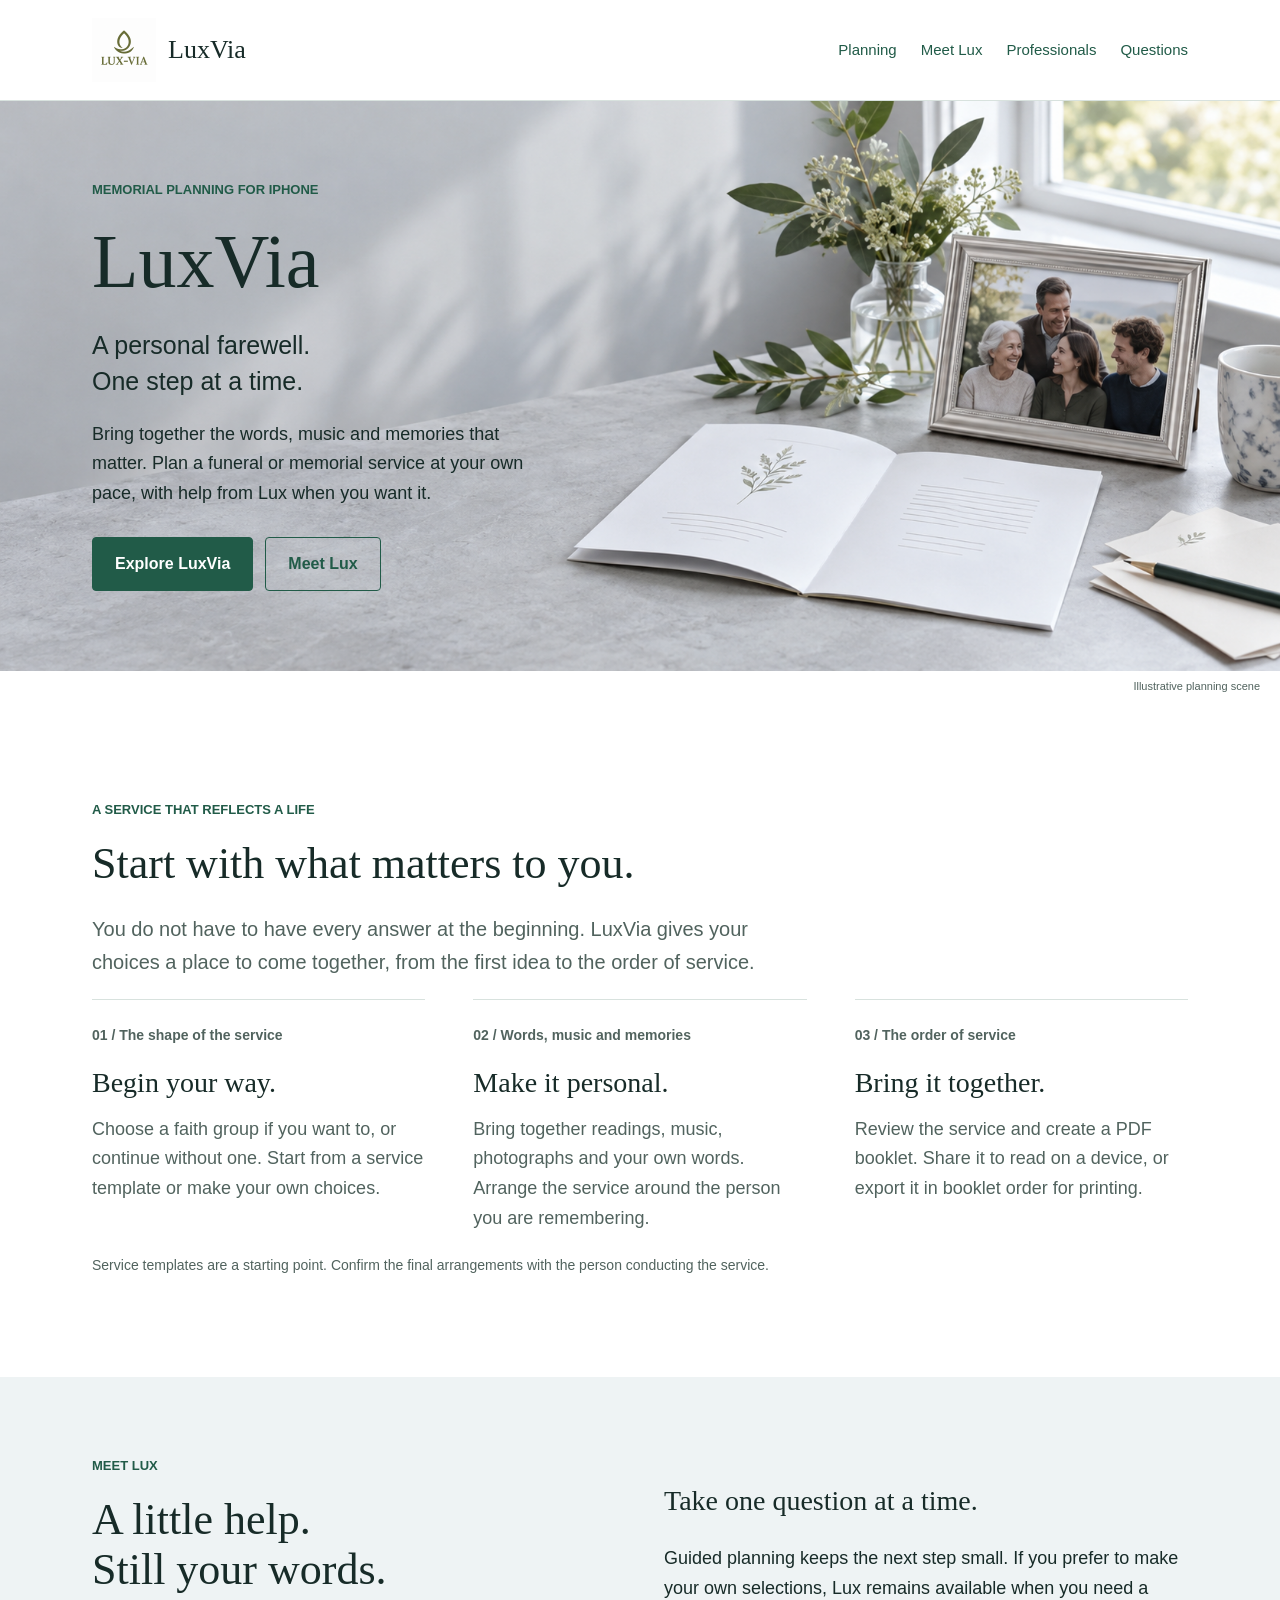
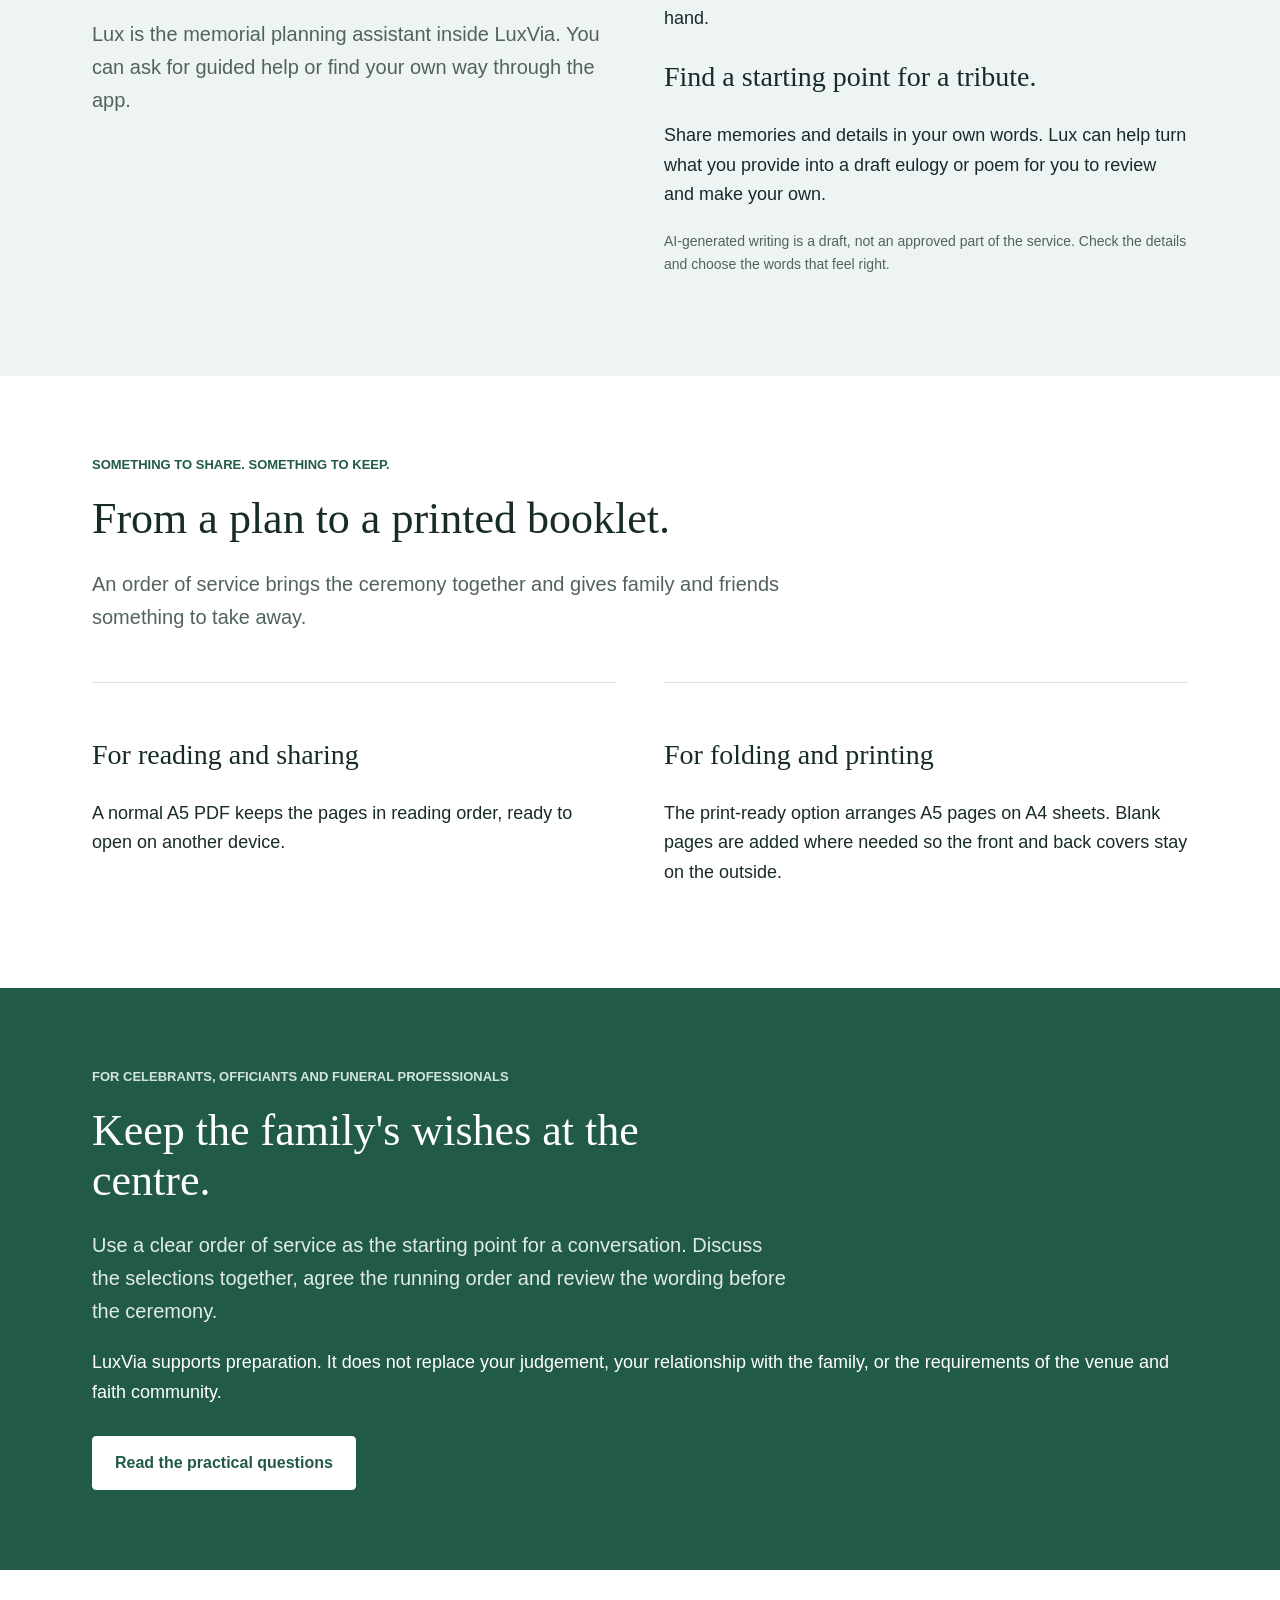
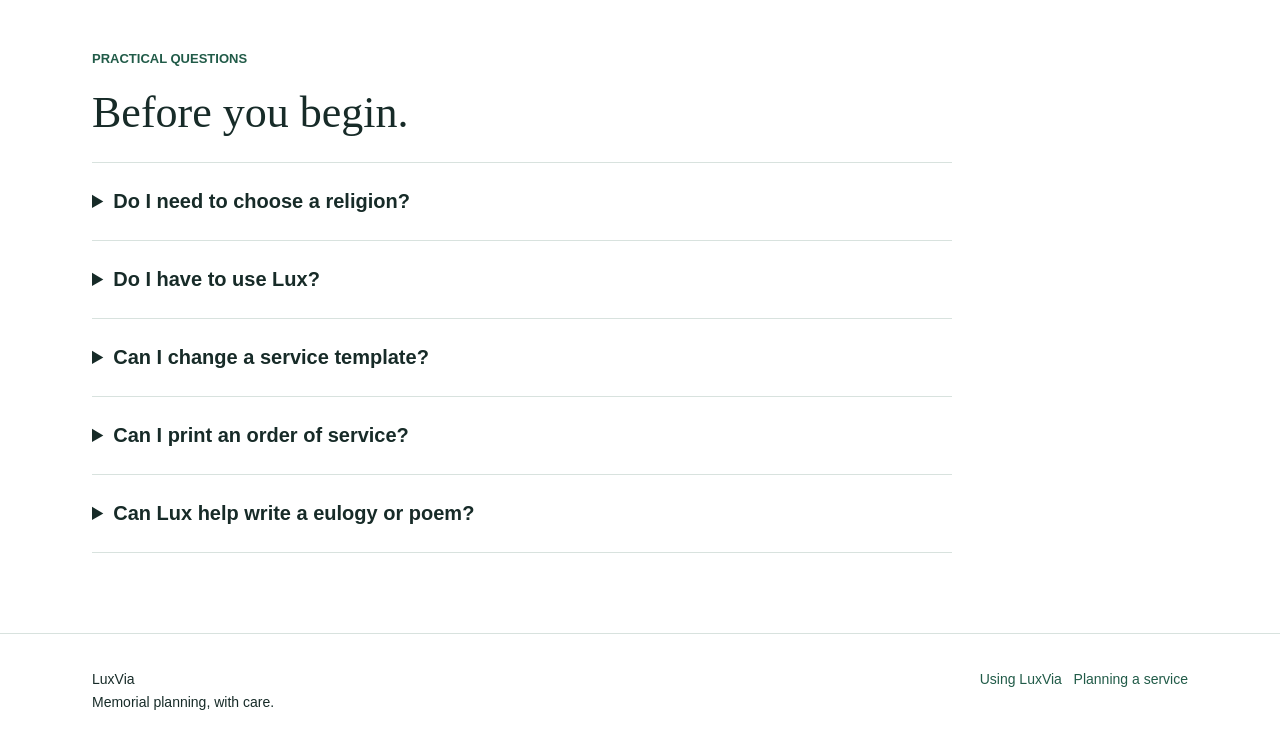
==== index.html @ 4febc6b0 "Publish LuxVia website design preview" ====
<!doctype html>
<html lang="en"><head><meta charset="utf-8"><meta name="viewport" content="width=device-width,initial-scale=1"><title>LuxVia | Memorial planning</title><meta name="description" content="LuxVia: bring together the words, music and memories for a personal funeral or memorial service."><link rel="stylesheet" href="style.css"></head><body><a href="#main" class="lv-skip">Skip to content</a><header><div class="wp-block-group lv-header">
<div class="wp-block-group lv-inner">
<div class="wp-block-group lv-brand">
<figure class="wp-block-image size-full"><a href="index.html"><img src="assets/luxvia-logo.png" alt="LuxVia home"/></a></figure>
<p class="wp-block-site-title"><a href="index.html">LuxVia</a></p>
</div>
<nav aria-label="Main navigation"><ul class="wp-block-navigation__container"><li><a href="index.html#planning">Planning</a></li><li><a href="index.html#lux">Meet Lux</a></li><li><a href="index.html#professionals">Professionals</a></li><li><a href="index.html#questions">Questions</a></li></ul></nav>
</div></div>
</header><main id="main">
<div class="wp-block-cover lv-hero" style="min-height:570px"><span aria-hidden="true" class="wp-block-cover__background has-background-dim-0 has-background-dim"></span><img class="wp-block-cover__image-background" alt="Illustration of a booklet, family photograph and planning notes" src="assets/planning-scene.png" data-object-fit="cover"/><div class="wp-block-cover__inner-container">
<div class="wp-block-group lv-inner">
<div class="wp-block-group lv-hero-copy">
<p class="lv-eyebrow">Memorial planning for iPhone</p>
<h1 class="wp-block-heading">LuxVia</h1>
<p class="lv-lead">A personal farewell.<br/>One step at a time.</p>
<p>Bring together the words, music and memories that matter. Plan a funeral or memorial service at your own pace, with help from Lux when you want it.</p>
<div class="wp-block-buttons">
<div class="wp-block-button"><a class="wp-block-button__link wp-element-button" href="#planning">Explore LuxVia</a></div>
<div class="wp-block-button is-style-outline"><a class="wp-block-button__link wp-element-button" href="#lux">Meet Lux</a></div>
</div></div></div>
</div></div>
<p class="lv-photo-credit">Illustrative planning scene</p>
<section class="wp-block-group lv-section" id="planning">
<div class="wp-block-group lv-inner">
<p class="lv-eyebrow">A service that reflects a life</p>
<h2 class="wp-block-heading">Start with what matters to you.</h2>
<p class="lv-section-intro">You do not have to have every answer at the beginning. LuxVia gives your choices a place to come together, from the first idea to the order of service.</p>
<div class="wp-block-columns">
<div class="wp-block-column lv-step">
<p class="lv-number">01 / The shape of the service</p>
<h3 class="wp-block-heading">Begin your way.</h3>
<p>Choose a faith group if you want to, or continue without one. Start from a service template or make your own choices.</p>
</div>
<div class="wp-block-column lv-step">
<p class="lv-number">02 / Words, music and memories</p>
<h3 class="wp-block-heading">Make it personal.</h3>
<p>Bring together readings, music, photographs and your own words. Arrange the service around the person you are remembering.</p>
</div>
<div class="wp-block-column lv-step">
<p class="lv-number">03 / The order of service</p>
<h3 class="wp-block-heading">Bring it together.</h3>
<p>Review the service and create a PDF booklet. Share it to read on a device, or export it in booklet order for printing.</p>
</div></div>
<p class="lv-note">Service templates are a starting point. Confirm the final arrangements with the person conducting the service.</p>
</div></section>
<section class="wp-block-group lv-section lv-soft" id="lux">
<div class="wp-block-group lv-inner">
<div class="wp-block-columns">
<div class="wp-block-column">
<p class="lv-eyebrow">Meet Lux</p>
<h2 class="wp-block-heading">A little help.<br/>Still your words.</h2>
<p class="lv-section-intro">Lux is the memorial planning assistant inside LuxVia. You can ask for guided help or find your own way through the app.</p>
</div>
<div class="wp-block-column">
<h3 class="wp-block-heading">Take one question at a time.</h3>
<p>Guided planning keeps the next step small. If you prefer to make your own selections, Lux remains available when you need a hand.</p>
<h3 class="wp-block-heading">Find a starting point for a tribute.</h3>
<p>Share memories and details in your own words. Lux can help turn what you provide into a draft eulogy or poem for you to review and make your own.</p>
<p class="lv-note">AI-generated writing is a draft, not an approved part of the service. Check the details and choose the words that feel right.</p>
</div></div>
</div></section>
<section class="wp-block-group lv-section" id="booklet">
<div class="wp-block-group lv-inner">
<p class="lv-eyebrow">Something to share. Something to keep.</p>
<h2 class="wp-block-heading">From a plan to a printed booklet.</h2>
<p class="lv-section-intro">An order of service brings the ceremony together and gives family and friends something to take away.</p>
<div class="wp-block-columns">
<div class="wp-block-column lv-divider">
<h3 class="wp-block-heading">For reading and sharing</h3>
<p>A normal A5 PDF keeps the pages in reading order, ready to open on another device.</p>
</div>
<div class="wp-block-column lv-divider">
<h3 class="wp-block-heading">For folding and printing</h3>
<p>The print-ready option arranges A5 pages on A4 sheets. Blank pages are added where needed so the front and back covers stay on the outside.</p>
</div></div>
</div></section>
<section class="wp-block-group lv-section lv-green" id="professionals">
<div class="wp-block-group lv-inner">
<p class="lv-eyebrow">For celebrants, officiants and funeral professionals</p>
<h2 class="wp-block-heading">Keep the family's wishes at the centre.</h2>
<p class="lv-section-intro">Use a clear order of service as the starting point for a conversation. Discuss the selections together, agree the running order and review the wording before the ceremony.</p>
<p>LuxVia supports preparation. It does not replace your judgement, your relationship with the family, or the requirements of the venue and faith community.</p>
<div class="wp-block-buttons"><div class="wp-block-button"><a class="wp-block-button__link wp-element-button" href="#questions">Read the practical questions</a></div></div>
</div></section>
<section class="wp-block-group lv-section" id="questions">
<div class="wp-block-group lv-inner">
<p class="lv-eyebrow">Practical questions</p>
<h2 class="wp-block-heading">Before you begin.</h2>
<div class="wp-block-group lv-faq">
<details class="wp-block-details"><summary>Do I need to choose a religion?</summary><p>No. A faith group is optional. You can continue without choosing one and build the service around your own preferences.</p></details>
<details class="wp-block-details"><summary>Do I have to use Lux?</summary><p>No. Choose guided help if it is useful, or navigate the app yourself. Lux is there when you want assistance.</p></details>
<details class="wp-block-details"><summary>Can I change a service template?</summary><p>A template provides a starting order, not a fixed ceremony. Review the selections and wording with the person conducting the service.</p></details>
<details class="wp-block-details"><summary>Can I print an order of service?</summary><p>Yes. The booklet preview offers a PDF for reading and a print-ready A4 version for folding. Print the A4 version double-sided with short-edge binding, without applying booklet ordering a second time in the printer software.</p></details>
<details class="wp-block-details"><summary>Can Lux help write a eulogy or poem?</summary><p>Lux can help draft a tribute from the details and memories you provide. Review the draft, check each factual detail and edit it before including it in a service.</p></details>
</div></div></section>
</main><footer><div class="wp-block-group lv-footer">
<div class="wp-block-group lv-inner">
<p>LuxVia<br/>Memorial planning, with care.</p>
<p><a href="index.html#questions">Using LuxVia</a> &nbsp; <a href="index.html#planning">Planning a service</a></p>
</div></div>
</footer></body></html>
---- style.css ----
/*
Theme Name: LuxVia
Description: An editable, accessible block theme for the LuxVia memorial planning website.
Version: 0.1.0
Requires at least: 6.6
Requires PHP: 7.4
Text Domain: luxvia
License: GPL-2.0-or-later
*/
:root {
  --ink: #172b28;
  --green: #215b48;
  --muted: #51635e;
  --line: #d8e2de;
  --rose: #7b364d;
}
* {
  box-sizing: border-box;
}
html {
  scroll-behavior: smooth;
}
body {
  margin: 0;
  color: var(--ink);
  background: #fff;
  font-family: Arial, Helvetica, sans-serif;
  font-size: 18px;
  line-height: 1.65;
  letter-spacing: 0;
}
body .wp-site-blocks {
  padding: 0;
}
a {
  color: var(--green);
  text-underline-offset: 4px;
}
a:hover {
  color: var(--rose);
}
a:focus-visible,
button:focus-visible,
summary:focus-visible {
  outline: 3px solid var(--rose);
  outline-offset: 5px;
}
h1,
h2,
h3 {
  font-family: Georgia, "Times New Roman", serif;
  font-weight: 400;
  line-height: 1.13;
  letter-spacing: 0;
  overflow-wrap: anywhere;
}
h1 {
  font-size: 76px;
}
h2 {
  font-size: 44px;
  margin: 0 0 24px;
}
h3 {
  font-size: 28px;
}
p {
  margin: 0 0 20px;
}
img {
  max-width: 100%;
  height: auto;
}
section[id] {
  scroll-margin-top: 32px;
}
.lv-inner {
  max-width: 1160px;
  margin-inline: auto !important;
  padding-inline: 32px;
}
.lv-header {
  padding-block: 18px;
  border-bottom: 1px solid var(--line);
  background: #fff;
}
.lv-header > .wp-block-group {
  display: flex;
  align-items: center;
  justify-content: space-between;
  gap: 32px;
}
.lv-brand {
  display: flex;
  align-items: center;
  gap: 12px;
}
.lv-brand figure {
  margin: 0;
  width: 64px;
  flex-shrink: 0;
}
.lv-brand img {
  display: block;
}
.lv-brand .wp-block-site-title {
  font:
    26px Georgia,
    serif;
  margin: 0;
}
.lv-brand .wp-block-site-title a {
  text-decoration: none;
  color: var(--ink);
}
.lv-header nav {
  font-size: 15px;
}
.lv-header .wp-block-navigation__container {
  display: flex;
  flex-wrap: wrap;
  gap: 24px;
  list-style: none;
  margin: 0;
  padding: 0;
}
.lv-header nav a {
  text-decoration: none;
}
.lv-hero {
  position: relative;
  min-height: 570px !important;
  padding: 60px 0 !important;
  display: flex;
  align-items: center;
  isolation: isolate;
}
.lv-hero > .wp-block-cover__image-background {
  position: absolute;
  inset: 0;
  width: 100%;
  height: 100%;
  object-fit: cover;
  z-index: -2;
}
.lv-hero > .wp-block-cover__background {
  opacity: 0 !important;
}
.lv-hero .wp-block-cover__inner-container {
  width: 100%;
  color: var(--ink) !important;
}
.lv-hero-copy {
  max-width: 530px;
}
.lv-hero h1 {
  margin: 8px 0 22px;
}
.lv-hero .lv-lead {
  font-size: 25px;
  line-height: 1.45;
  max-width: 490px;
}
.lv-hero-copy > p:not(.lv-lead):not(.lv-eyebrow) {
  max-width: 440px;
}
.lv-eyebrow {
  font-size: 13px;
  line-height: 1.4;
  text-transform: uppercase;
  color: var(--green);
  font-weight: 700;
  margin-bottom: 20px;
}
.lv-lead {
  font-size: 22px;
  line-height: 1.5;
}
.lv-section {
  padding-block: 80px;
  margin-block: 0 !important;
}
.lv-section h2 {
  max-width: 760px;
}
.lv-section-intro {
  max-width: 700px;
  color: var(--muted);
  font-size: 20px;
}
.lv-soft {
  background: #eef3f4;
}
.lv-green {
  background: #215b48;
  color: #fff;
}
.lv-green a {
  color: #fff;
}
.lv-green .lv-eyebrow {
  color: #d3e5db;
}
.lv-green h2 {
  max-width: 650px;
}
.lv-green .lv-section-intro {
  color: #e1ece5;
}
.wp-block-columns {
  display: flex;
  gap: 48px;
}
.wp-block-column {
  flex: 1;
  min-width: 0;
}
.lv-step {
  border-top: 1px solid var(--line);
  padding-top: 24px;
}
.lv-step h3 {
  margin: 10px 0 16px;
}
.lv-step p {
  color: var(--muted);
}
.lv-number {
  font-size: 14px;
  font-weight: 700;
  color: var(--rose);
}
.lv-divider {
  border-top: 1px solid var(--line);
  padding-top: 28px;
  margin-top: 28px;
}
.lv-kicker {
  color: var(--rose);
  font-size: 14px;
  font-weight: 700;
}
.wp-block-buttons {
  display: flex;
  flex-wrap: wrap;
  gap: 12px;
  margin-top: 28px;
}
.wp-block-button__link {
  display: inline-block;
  background: var(--green);
  color: white;
  text-decoration: none;
  padding: 13px 22px;
  border-radius: 4px;
  font-size: 16px;
  font-weight: 700;
  border: 1px solid var(--green);
}
.wp-block-button__link:hover {
  background: #173f32;
  color: white;
}
.is-style-outline .wp-block-button__link {
  background: transparent;
  color: var(--green);
}
.lv-green .wp-block-button__link {
  background: white;
  color: var(--green);
  border-color: white;
}
.lv-note {
  font-size: 14px;
  color: var(--muted);
}
.lv-faq {
  max-width: 860px;
}
.wp-block-details {
  border-top: 1px solid var(--line);
  padding: 22px 0;
}
.wp-block-details:last-child {
  border-bottom: 1px solid var(--line);
}
.wp-block-details summary {
  cursor: pointer;
  font-size: 20px;
  font-weight: 600;
}
.wp-block-details > p {
  margin: 18px 0 0;
  max-width: 730px;
  color: var(--muted);
}
.lv-footer {
  padding-block: 34px;
  border-top: 1px solid var(--line);
  font-size: 14px;
}
.lv-footer .wp-block-group {
  display: flex;
  justify-content: space-between;
  gap: 24px;
  flex-wrap: wrap;
}
.lv-footer p {
  margin: 0;
}
.lv-footer a {
  text-decoration: none;
}
.lv-page-title {
  padding-top: 70px;
}
.lv-page-title h1 {
  font-size: 52px;
  max-width: 800px;
}
.lv-prose {
  max-width: 800px;
  margin: auto;
  padding: 0 32px 70px;
}
.lv-prose h2 {
  font-size: 34px;
  margin-top: 44px;
}
.lv-prose h3 {
  font-size: 26px;
}
.lv-prose ul {
  padding-left: 24px;
}
.lv-photo-credit {
  display: block;
  text-align: right;
  font-size: 11px;
  padding: 6px 20px;
  color: var(--muted);
}
@media (max-width: 800px) {
  .lv-header > .wp-block-group {
    gap: 16px;
    align-items: flex-start;
  }
  .lv-header nav {
    font-size: 14px;
  }
  .lv-header .wp-block-navigation__container {
    gap: 12px;
  }
  .lv-brand .wp-block-site-title {
    font-size: 22px;
  }
  .lv-brand figure {
    width: 44px;
  }
  .lv-hero {
    min-height: 570px !important;
  }
  .lv-hero-copy {
    max-width: 400px;
  }
  .lv-hero h1 {
    font-size: 62px;
  }
  .lv-hero .lv-lead {
    font-size: 22px;
  }
  .wp-block-columns {
    gap: 28px;
    flex-wrap: wrap;
  }
  .wp-block-column {
    flex-basis: 100%;
  }
  .lv-section {
    padding-block: 56px;
  }
}
@media (max-width: 540px) {
  .lv-inner {
    padding-inline: 22px;
  }
  .lv-header > .wp-block-group {
    flex-direction: column;
    gap: 12px;
  }
  .lv-header .wp-block-navigation__container {
    gap: 12px 20px;
  }
  .lv-hero {
    min-height: 560px !important;
    padding: 40px 0 185px !important;
    align-items: flex-start;
  }
  .lv-hero > .wp-block-cover__image-background {
    object-position: 65% center;
  }
  .lv-hero-copy {
    max-width: 100%;
    background: rgba(245, 247, 248, 0.94);
    padding: 20px 16px;
  }
  .lv-hero h1 {
    font-size: 48px;
  }
  .lv-hero .lv-lead {
    font-size: 21px;
  }
  .lv-hero p {
    font-size: 16px;
  }
  .lv-hero .lv-eyebrow {
    font-size: 12px;
  }
  h2 {
    font-size: 34px;
  }
  h3 {
    font-size: 26px;
  }
  .lv-section-intro,
  .lv-lead {
    font-size: 19px;
  }
  .lv-footer .wp-block-group {
    display: block;
  }
  .lv-footer p + p {
    margin-top: 16px;
  }
  .lv-page-title h1 {
    font-size: 40px;
  }
  .lv-prose {
    padding-inline: 22px;
  }
  .wp-block-details summary {
    font-size: 18px;
  }
}
@media (max-width: 540px) {
  .lv-hero {
    background: #eef3f4;
  }
  .lv-hero-copy {
    background: none;
    padding: 0;
  }
  .lv-hero > .wp-block-cover__image-background {
    top: auto;
    bottom: 0;
    height: 185px;
    object-position: right 70%;
  }
}
.lv-skip {
  position: absolute;
  left: 16px;
  top: -100px;
  z-index: 10;
  background: #fff;
  padding: 8px 16px;
}
.lv-skip:focus {
  top: 8px;
}
@media (prefers-reduced-motion: reduce) {
  html {
    scroll-behavior: auto;
  }
}
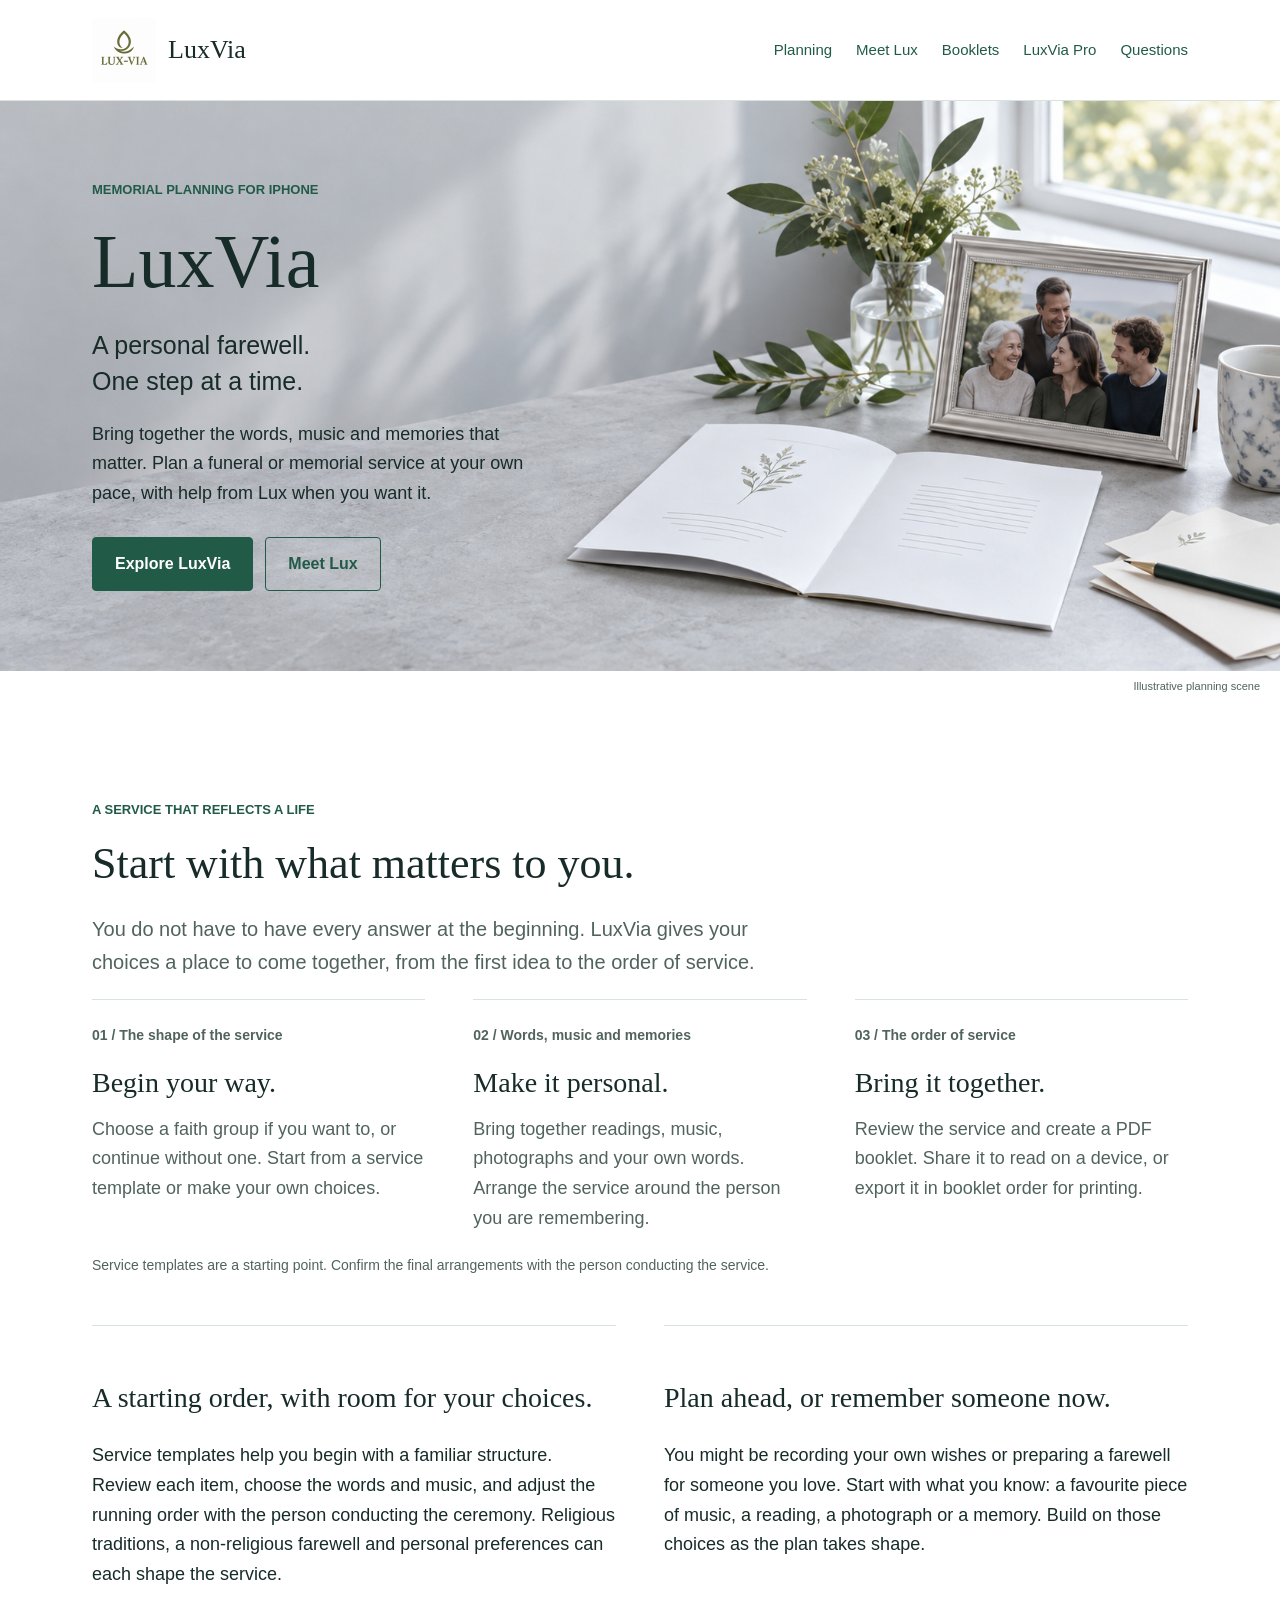
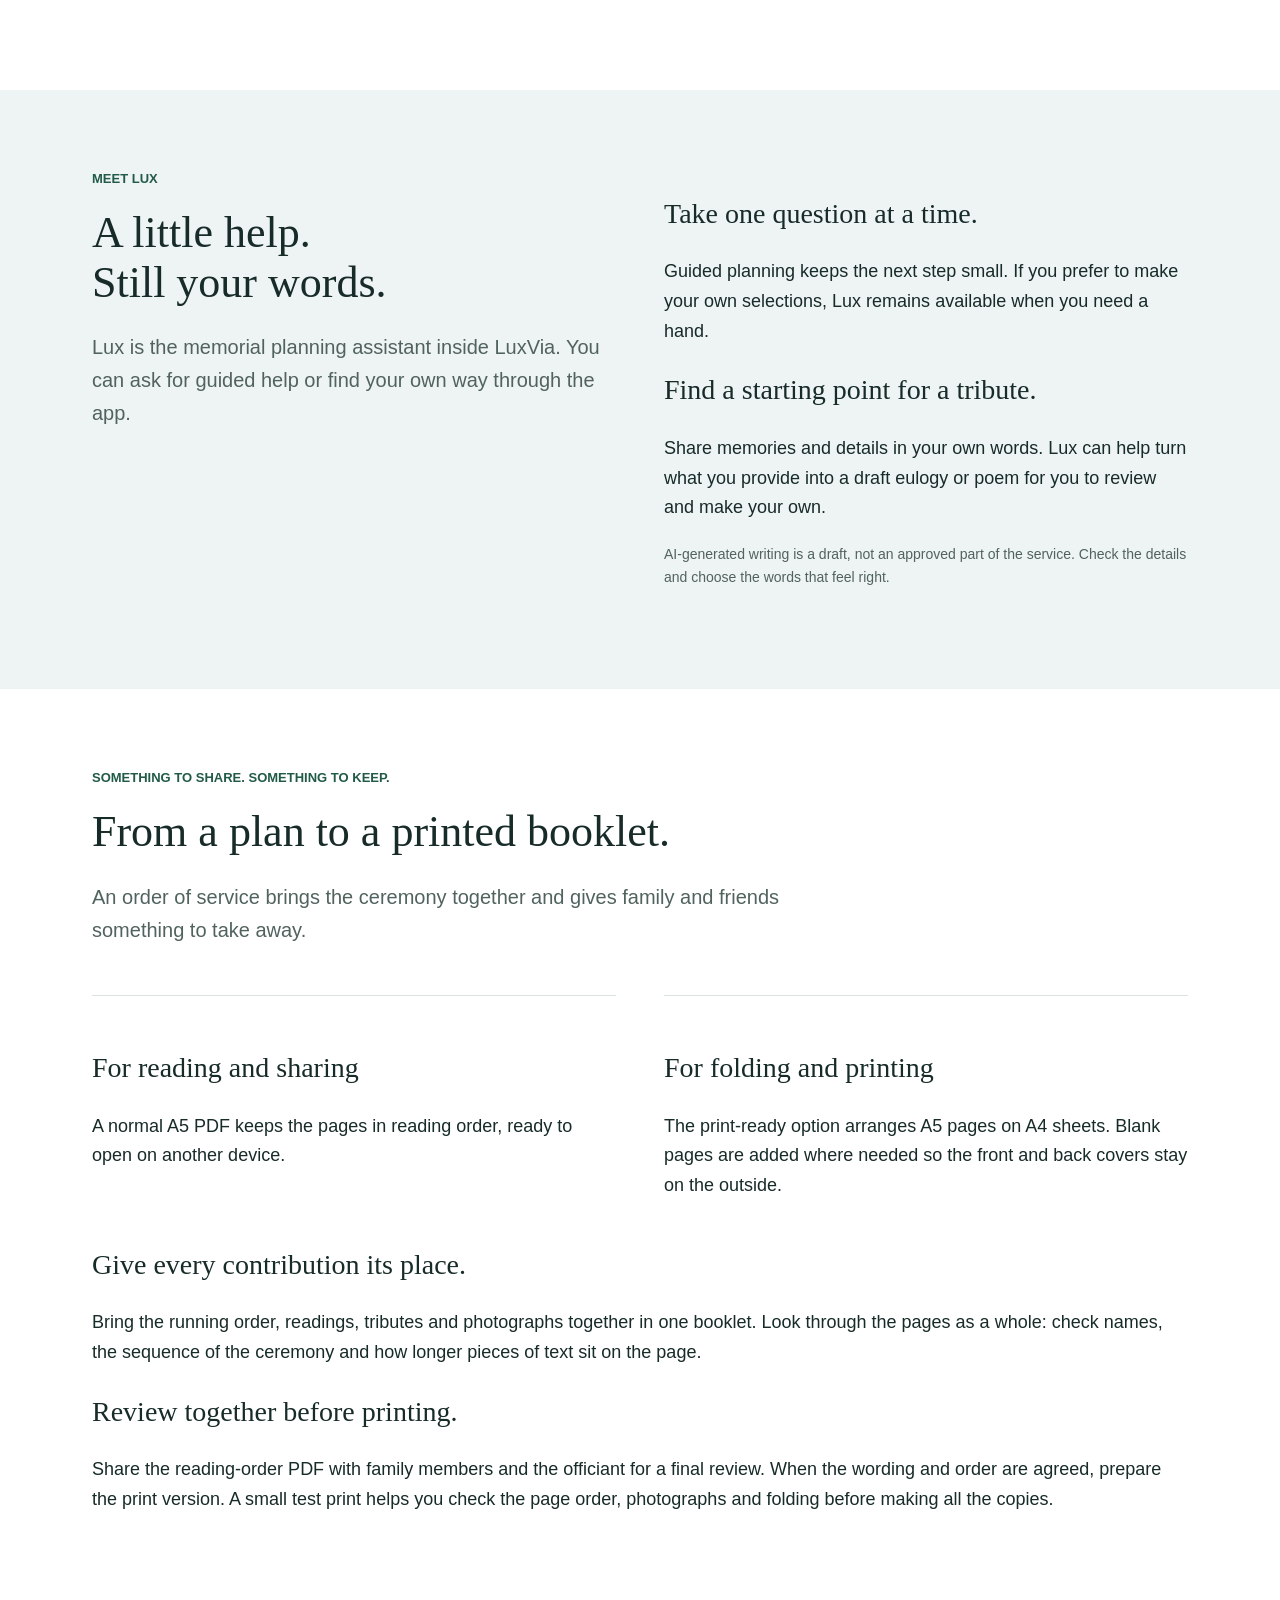
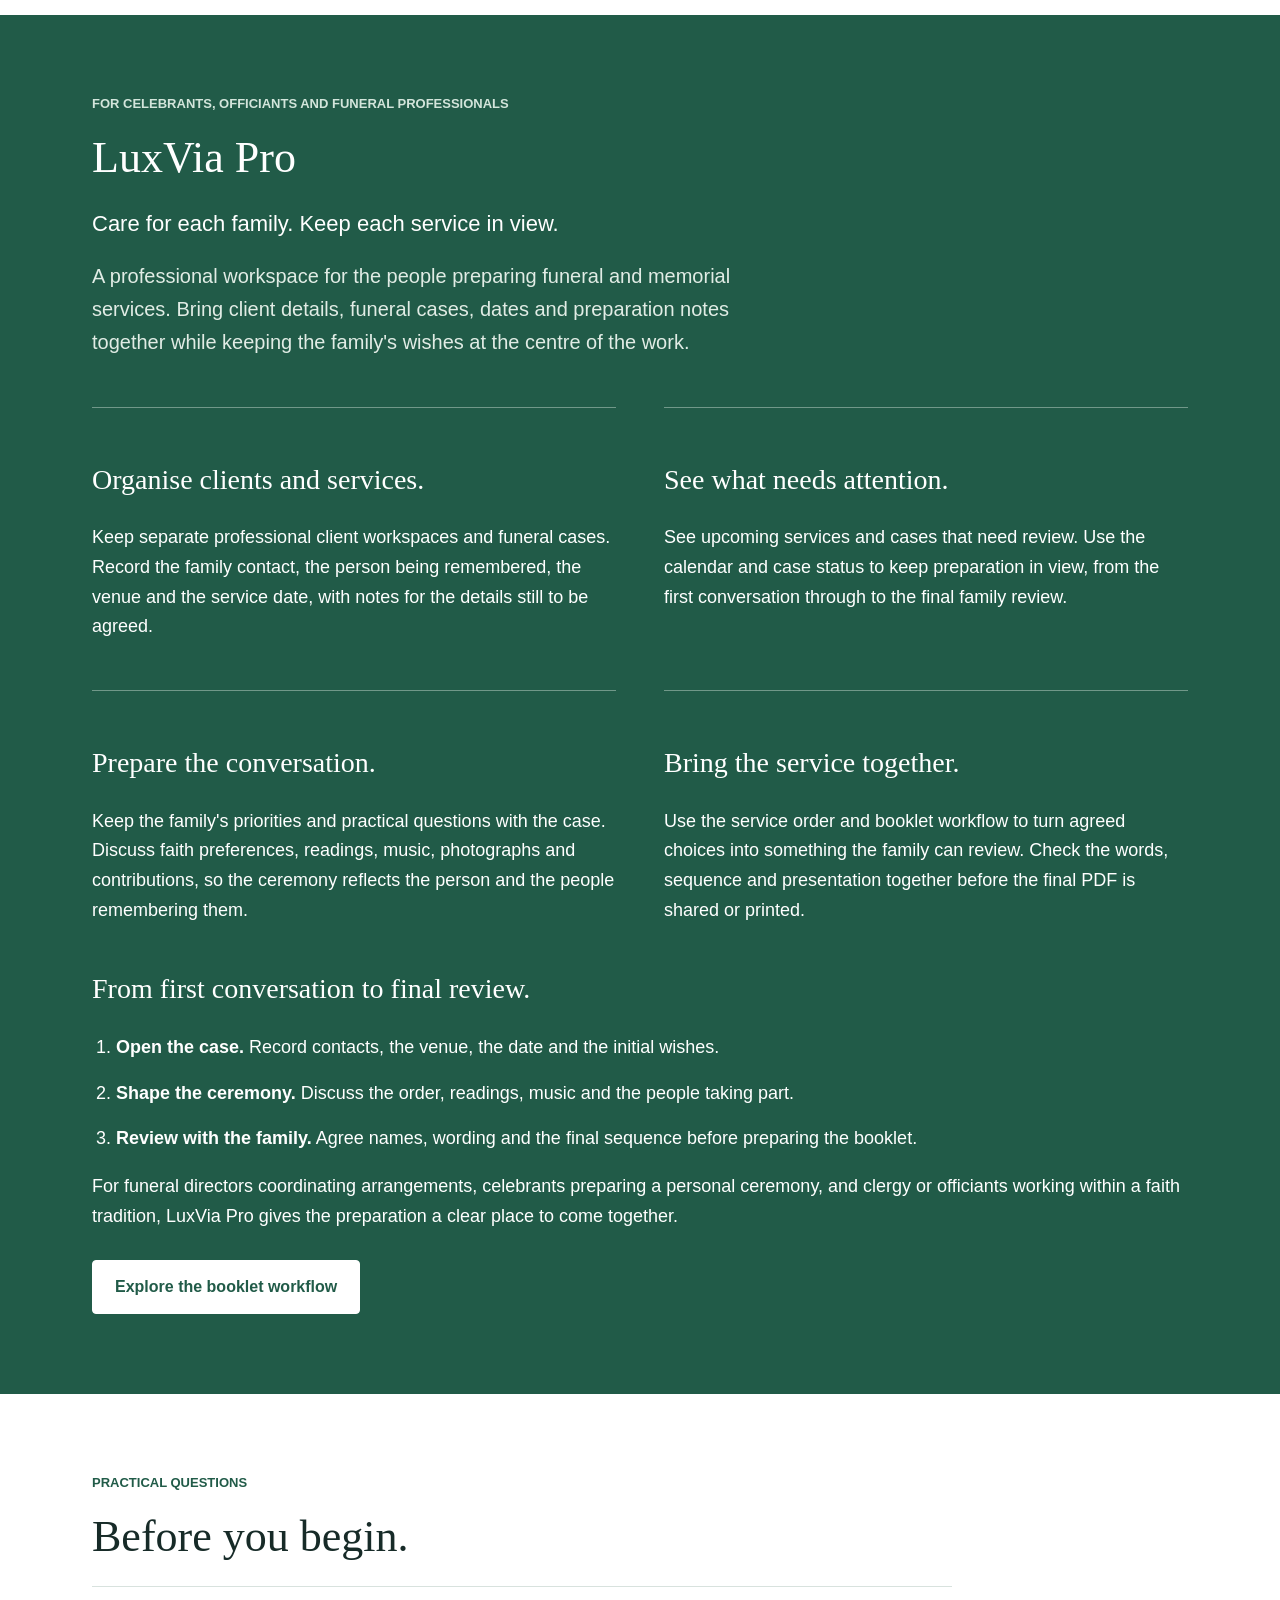
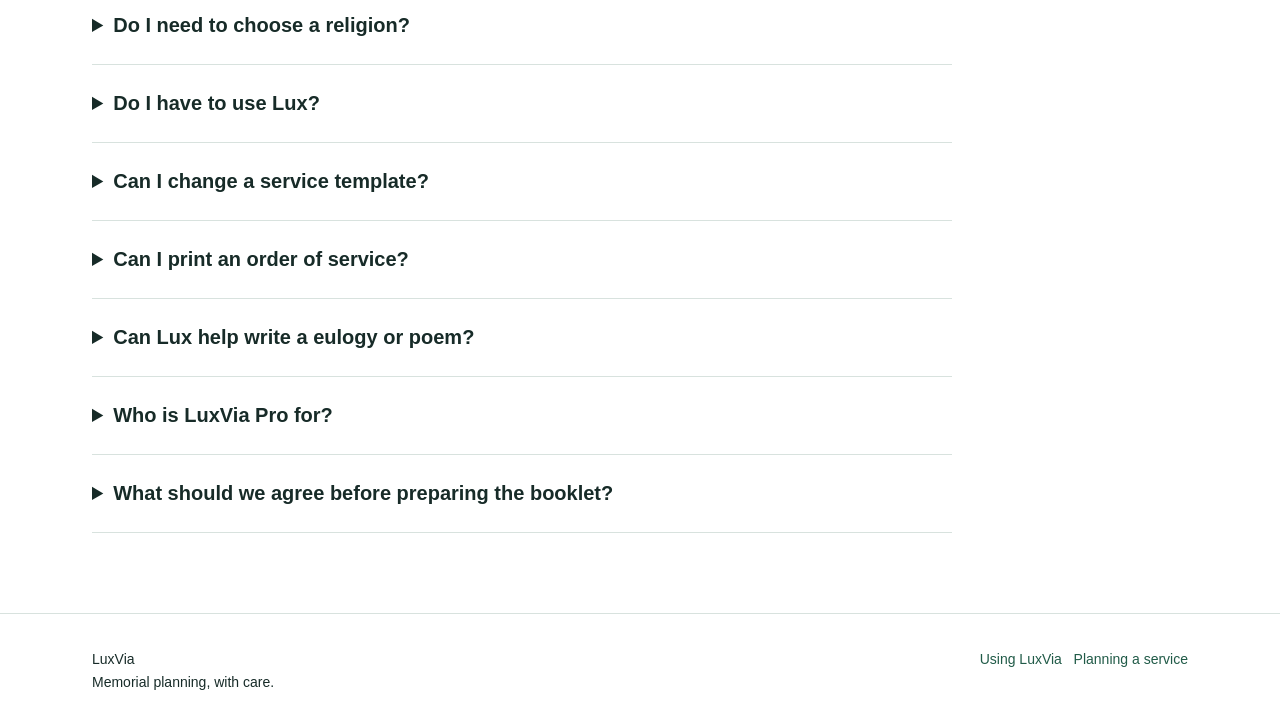
==== commit 42010110: "Expand LuxVia Pro and planning website content" ====
--- a/index.html
+++ b/index.html
@@ -5,7 +5,7 @@
 <figure class="wp-block-image size-full"><a href="index.html"><img src="assets/luxvia-logo.png" alt="LuxVia home"/></a></figure>
 <p class="wp-block-site-title"><a href="index.html">LuxVia</a></p>
 </div>
-<nav aria-label="Main navigation"><ul class="wp-block-navigation__container"><li><a href="index.html#planning">Planning</a></li><li><a href="index.html#lux">Meet Lux</a></li><li><a href="index.html#professionals">Professionals</a></li><li><a href="index.html#questions">Questions</a></li></ul></nav>
+<nav aria-label="Main navigation"><ul class="wp-block-navigation__container"><li><a href="index.html#planning">Planning</a></li><li><a href="index.html#lux">Meet Lux</a></li><li><a href="index.html#booklet">Booklets</a></li><li><a href="index.html#professionals">LuxVia Pro</a></li><li><a href="index.html#questions">Questions</a></li></ul></nav>
 </div></div>
 </header><main id="main">
 <div class="wp-block-cover lv-hero" style="min-height:570px"><span aria-hidden="true" class="wp-block-cover__background has-background-dim-0 has-background-dim"></span><img class="wp-block-cover__image-background" alt="Illustration of a booklet, family photograph and planning notes" src="assets/planning-scene.png" data-object-fit="cover"/><div class="wp-block-cover__inner-container">
@@ -43,6 +43,15 @@
 <p>Review the service and create a PDF booklet. Share it to read on a device, or export it in booklet order for printing.</p>
 </div></div>
 <p class="lv-note">Service templates are a starting point. Confirm the final arrangements with the person conducting the service.</p>
+<div class="wp-block-columns">
+<div class="wp-block-column lv-divider">
+<h3 class="wp-block-heading">A starting order, with room for your choices.</h3>
+<p>Service templates help you begin with a familiar structure. Review each item, choose the words and music, and adjust the running order with the person conducting the ceremony. Religious traditions, a non-religious farewell and personal preferences can each shape the service.</p>
+</div>
+<div class="wp-block-column lv-divider">
+<h3 class="wp-block-heading">Plan ahead, or remember someone now.</h3>
+<p>You might be recording your own wishes or preparing a farewell for someone you love. Start with what you know: a favourite piece of music, a reading, a photograph or a memory. Build on those choices as the plan takes shape.</p>
+</div></div>
 </div></section>
 <section class="wp-block-group lv-section lv-soft" id="lux">
 <div class="wp-block-group lv-inner">
@@ -74,14 +83,43 @@
 <h3 class="wp-block-heading">For folding and printing</h3>
 <p>The print-ready option arranges A5 pages on A4 sheets. Blank pages are added where needed so the front and back covers stay on the outside.</p>
 </div></div>
+<h3 class="wp-block-heading">Give every contribution its place.</h3>
+<p>Bring the running order, readings, tributes and photographs together in one booklet. Look through the pages as a whole: check names, the sequence of the ceremony and how longer pieces of text sit on the page.</p>
+<h3 class="wp-block-heading">Review together before printing.</h3>
+<p>Share the reading-order PDF with family members and the officiant for a final review. When the wording and order are agreed, prepare the print version. A small test print helps you check the page order, photographs and folding before making all the copies.</p>
 </div></section>
 <section class="wp-block-group lv-section lv-green" id="professionals">
 <div class="wp-block-group lv-inner">
 <p class="lv-eyebrow">For celebrants, officiants and funeral professionals</p>
-<h2 class="wp-block-heading">Keep the family's wishes at the centre.</h2>
-<p class="lv-section-intro">Use a clear order of service as the starting point for a conversation. Discuss the selections together, agree the running order and review the wording before the ceremony.</p>
-<p>LuxVia supports preparation. It does not replace your judgement, your relationship with the family, or the requirements of the venue and faith community.</p>
-<div class="wp-block-buttons"><div class="wp-block-button"><a class="wp-block-button__link wp-element-button" href="#questions">Read the practical questions</a></div></div>
+<h2 class="wp-block-heading">LuxVia Pro</h2>
+<p class="lv-lead">Care for each family. Keep each service in view.</p>
+<p class="lv-section-intro">A professional workspace for the people preparing funeral and memorial services. Bring client details, funeral cases, dates and preparation notes together while keeping the family's wishes at the centre of the work.</p>
+<div class="wp-block-columns">
+<div class="wp-block-column lv-divider">
+<h3 class="wp-block-heading">Organise clients and services.</h3>
+<p>Keep separate professional client workspaces and funeral cases. Record the family contact, the person being remembered, the venue and the service date, with notes for the details still to be agreed.</p>
+</div>
+<div class="wp-block-column lv-divider">
+<h3 class="wp-block-heading">See what needs attention.</h3>
+<p>See upcoming services and cases that need review. Use the calendar and case status to keep preparation in view, from the first conversation through to the final family review.</p>
+</div></div>
+<div class="wp-block-columns">
+<div class="wp-block-column lv-divider">
+<h3 class="wp-block-heading">Prepare the conversation.</h3>
+<p>Keep the family's priorities and practical questions with the case. Discuss faith preferences, readings, music, photographs and contributions, so the ceremony reflects the person and the people remembering them.</p>
+</div>
+<div class="wp-block-column lv-divider">
+<h3 class="wp-block-heading">Bring the service together.</h3>
+<p>Use the service order and booklet workflow to turn agreed choices into something the family can review. Check the words, sequence and presentation together before the final PDF is shared or printed.</p>
+</div></div>
+<h3 class="wp-block-heading">From first conversation to final review.</h3>
+<ol class="wp-block-list">
+<li><strong>Open the case.</strong> Record contacts, the venue, the date and the initial wishes.</li>
+<li><strong>Shape the ceremony.</strong> Discuss the order, readings, music and the people taking part.</li>
+<li><strong>Review with the family.</strong> Agree names, wording and the final sequence before preparing the booklet.</li>
+</ol>
+<p>For funeral directors coordinating arrangements, celebrants preparing a personal ceremony, and clergy or officiants working within a faith tradition, LuxVia Pro gives the preparation a clear place to come together.</p>
+<div class="wp-block-buttons"><div class="wp-block-button"><a class="wp-block-button__link wp-element-button" href="#booklet">Explore the booklet workflow</a></div></div>
 </div></section>
 <section class="wp-block-group lv-section" id="questions">
 <div class="wp-block-group lv-inner">
@@ -93,6 +131,8 @@
 <details class="wp-block-details"><summary>Can I change a service template?</summary><p>A template provides a starting order, not a fixed ceremony. Review the selections and wording with the person conducting the service.</p></details>
 <details class="wp-block-details"><summary>Can I print an order of service?</summary><p>Yes. The booklet preview offers a PDF for reading and a print-ready A4 version for folding. Print the A4 version double-sided with short-edge binding, without applying booklet ordering a second time in the printer software.</p></details>
 <details class="wp-block-details"><summary>Can Lux help write a eulogy or poem?</summary><p>Lux can help draft a tribute from the details and memories you provide. Review the draft, check each factual detail and edit it before including it in a service.</p></details>
+<details class="wp-block-details"><summary>Who is LuxVia Pro for?</summary><p>LuxVia Pro is the professional workspace for funeral directors, celebrants, clergy and other people preparing services. It brings client and funeral case details, service dates, review status and preparation notes into one workspace.</p></details>
+<details class="wp-block-details"><summary>What should we agree before preparing the booklet?</summary><p>Agree the running order, names, readings, music and the people contributing. Ask the person conducting the ceremony to review any requirements for the venue or faith tradition, then proofread the whole PDF with the family.</p></details>
 </div></div></section>
 </main><footer><div class="wp-block-group lv-footer">
 <div class="wp-block-group lv-inner">
--- a/style.css
+++ b/style.css
@@ -1,7 +1,7 @@
 /*
 Theme Name: LuxVia
 Description: An editable, accessible block theme for the LuxVia memorial planning website.
-Version: 0.1.0
+Version: 0.2.0
 Requires at least: 6.6
 Requires PHP: 7.4
 Text Domain: luxvia
@@ -207,6 +207,16 @@
 .lv-green .lv-section-intro {
   color: #e1ece5;
 }
+.lv-green .lv-divider {
+  border-color: #719889;
+}
+.lv-green ol {
+  max-width: 850px;
+  padding-left: 24px;
+}
+.lv-green li {
+  margin-bottom: 16px;
+}
 .wp-block-columns {
   display: flex;
   gap: 48px;
